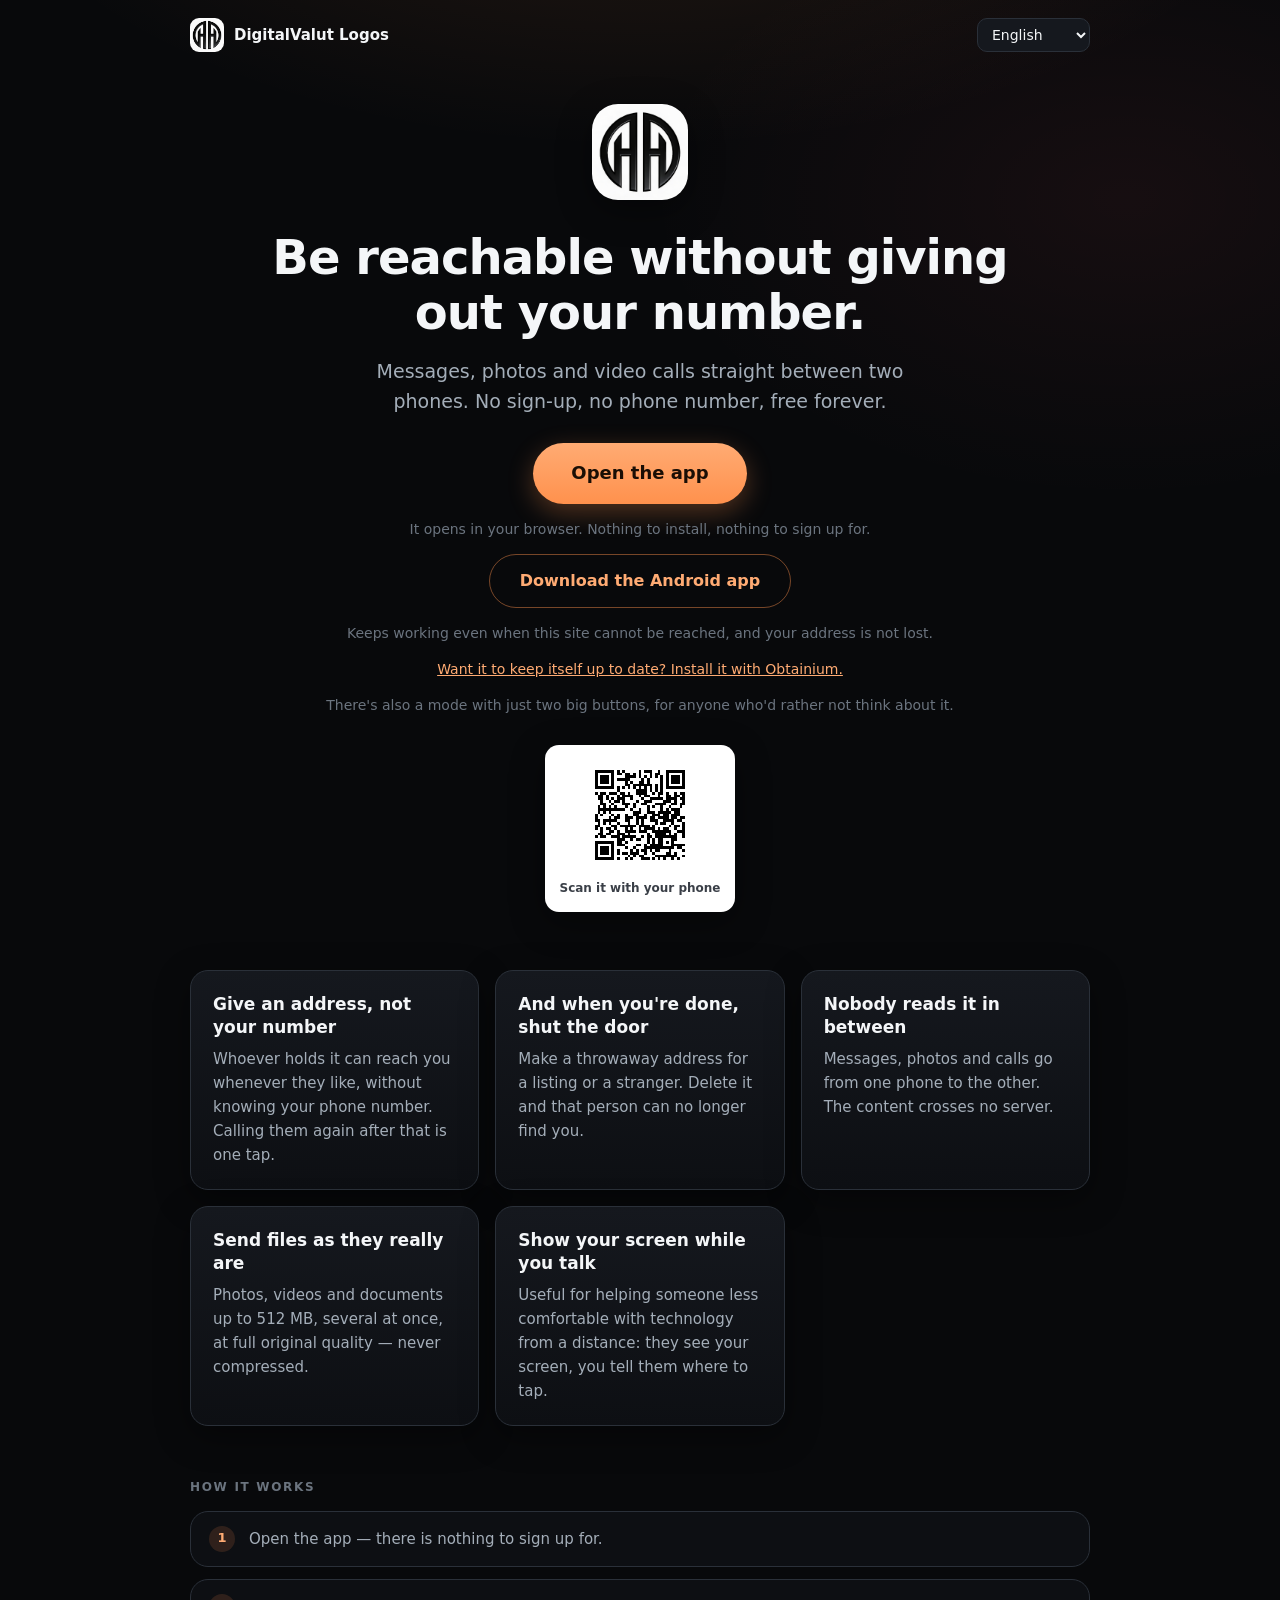
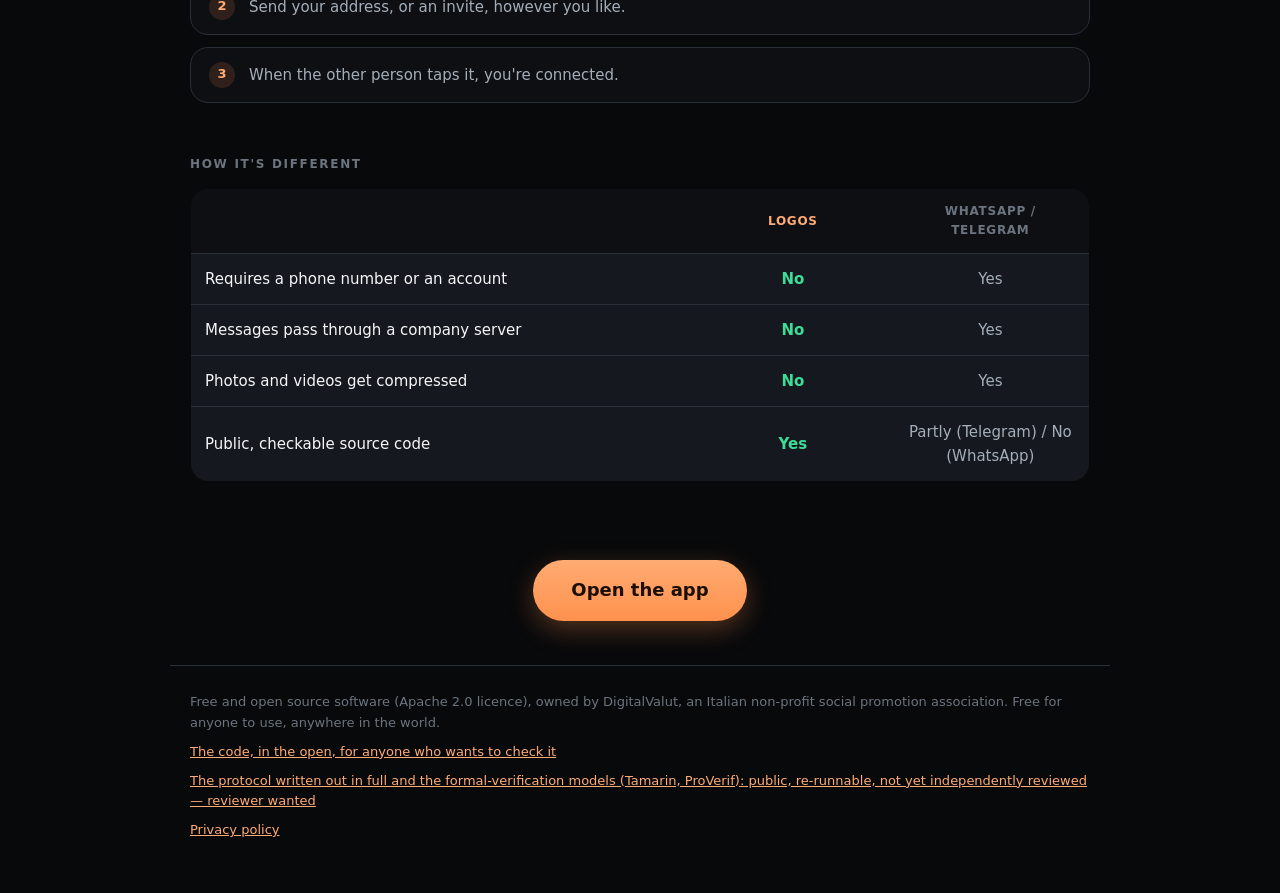
==== index.html @ 919ef0d6 "Vetrina della prova formale: riga nel sito (13 lingue), badge nel README, il workflow parte quando c" ====
<!DOCTYPE html>
<html lang="it">
<!--
  Copyright 2026 Associazione di Promozione Sociale DigitalValut (ETS)

  Licensed under the Apache License, Version 2.0 (the "License");
  you may not use this file except in compliance with the License.
  You may obtain a copy of the License at

      http://www.apache.org/licenses/LICENSE-2.0

  Unless required by applicable law or agreed to in writing, software
  distributed under the License is distributed on an "AS IS" BASIS,
  WITHOUT WARRANTIES OR CONDITIONS OF ANY KIND, either express or implied.
  See the License for the specific language governing permissions and
  limitations under the License.
-->
<head>
<meta charset="utf-8">
<meta name="viewport" content="width=device-width, initial-scale=1, viewport-fit=cover">
<title>DigitalValut Logos — fatti chiamare senza dare il numero</title>

<!-- Same discipline as the app itself: nothing is loaded from anywhere else,
     so there is no third party to trust and nothing to compromise. -->
<meta http-equiv="Content-Security-Policy" content="
  default-src 'self';
  script-src 'self';
  style-src 'self';
  img-src 'self' data:;
  connect-src 'none';
  form-action 'none';
  base-uri 'none'">
<!-- frame-ancestors is deliberately absent: a browser ignores it when the
     policy arrives in a <meta> tag, and a directive that only produces a
     console warning is worse than no directive — it reads like protection
     that is not there. It belongs in an HTTP header, which GitHub Pages does
     not let us set. -->

<meta name="description" content="Fatti chiamare senza dare il numero di telefono. Messaggi, foto e videochiamate direttamente fra due telefoni, senza registrarsi e senza server in mezzo. Gratis per sempre.">
<link rel="canonical" href="https://digitalvalut.github.io/logos-protocol/">

<!-- The card people see when the address is pasted into a chat. It has to stand
     on its own: a preview fetcher reads this page and nothing else. -->
<meta property="og:type" content="website">
<meta property="og:site_name" content="DigitalValut Logos">
<meta property="og:locale" content="it_IT">
<meta property="og:url" content="https://digitalvalut.github.io/logos-protocol/">
<meta property="og:title" content="Fatti chiamare senza dare il numero">
<meta property="og:description" content="Messaggi, foto e videochiamate direttamente fra due telefoni. Senza registrarsi, senza numero di telefono, gratis per sempre.">
<meta property="og:image" content="https://digitalvalut.github.io/logos-protocol/modifica-preview.jpg">
<meta property="og:image:type" content="image/jpeg">
<meta property="og:image:width" content="1200">
<meta property="og:image:height" content="630">
<meta property="og:image:alt" content="DigitalValut Logos">
<meta name="twitter:card" content="summary_large_image">
<meta name="twitter:title" content="Fatti chiamare senza dare il numero">
<meta name="twitter:description" content="Messaggi, foto e videochiamate direttamente fra due telefoni. Senza registrarsi, senza numero di telefono, gratis per sempre.">
<meta name="twitter:image" content="https://digitalvalut.github.io/logos-protocol/modifica-preview.jpg">

<link rel="icon" href="modifica-icon-192.png">
<link rel="apple-touch-icon" href="modifica-apple-touch-icon.png">
<link rel="stylesheet" href="index.css">
</head>
<body>

<header class="top">
  <div class="brand">
    <img src="modifica-icon-512.png" alt="" width="34" height="34">
    <span>DigitalValut Logos</span>
  </div>
  <select id="langSel" aria-label="Language"></select>
</header>

<main>

  <section class="hero">
    <img class="mark" src="modifica-icon-512.png" alt="DigitalValut Logos" width="96" height="96">
    <h1 data-i18n="hero.title">Fatti chiamare senza dare il numero.</h1>
    <p class="lede" data-i18n="hero.sub">Messaggi, foto e videochiamate direttamente fra due telefoni. Senza registrarsi, senza numero di telefono, gratis per sempre.</p>
    <a class="cta" href="modifica.html" data-i18n="hero.cta">Apri l'app</a>
    <p class="under" data-i18n="hero.note">Si apre nel browser. Non c'è niente da installare e niente da registrare.</p>
    <!-- ⚠️ AGGIUNTO IL 7 SET 2026. L'operatore: «manca dove invia a un utente
         che non la conosce la possibilita' di leggere il sito o scaricarsi
         appunto l'app». Da questa pagina si poteva solo ENTRARE nell'app: chi
         voleva quella per Android non aveva da nessuna parte dove prenderla,
         e il link all'APK esisteva solo dentro il messaggio di condivisione.
         Sotto «Apri l'app» e non sopra, di proposito: la versione nel browser
         non chiede niente e funziona subito, e resta la prima cosa da
         provare. Questa e' per chi vuole tenersela. -->
    <a class="cta ghost" href="https://github.com/digitalvalut/logos-protocol/releases/latest/download/DigitalValut-Logos.apk" data-i18n="hero.apk">Scarica l'app per Android</a>
    <p class="under" data-i18n="hero.apkNote">Continua a funzionare anche quando questo sito è irraggiungibile, e il tuo indirizzo non si perde.</p>
    <!-- ⚠️ AGGIUNTO IL 7 SET 2026. Il sito offriva l'APK e poi taceva: chi lo
         scaricava restava fermo a quella versione per sempre. In un'app che
         pubblica correzioni di sicurezza, un telefono che non si aggiorna e'
         IL problema, non un dettaglio. Obtainium era gia' spiegato — ma nel
         README, cioe' dove leggono gli sviluppatori, non le persone.
         Tutta la frase e' il collegamento, e non un pezzo di essa, perche'
         paint() sostituisce il textContent dell'elemento: un <a> annidato
         dentro un <p> tradotto verrebbe cancellato alla prima lingua. -->
    <p class="under"><a class="undera" href="https://github.com/ImranR98/Obtainium" data-i18n="hero.apkUpdate">Vuoi che si aggiorni da solo? Installalo con Obtainium.</a></p>
    <p class="under" data-i18n="hero.simple">C'è anche una modalità con due soli pulsanti, per chi preferisce non pensarci.</p>
    <div class="heroqr">
      <canvas id="heroQr" width="1" height="1" aria-hidden="true"></canvas>
      <span data-i18n="hero.qr">Inquadralo dal telefono</span>
    </div>
  </section>

  <section class="cards">
    <div class="card">
      <h2 data-i18n="what.1t">Dai un indirizzo, non il numero</h2>
      <p data-i18n="what.1b">Chi ce l'ha ti raggiunge quando vuole, senza conoscere il tuo numero di telefono. Richiamarlo poi è un tocco solo.</p>
    </div>
    <div class="card">
      <h2 data-i18n="what.2t">E quando basta, chiudi la porta</h2>
      <p data-i18n="what.2b">Crea un indirizzo usa e getta per un annuncio o per uno sconosciuto. Lo cancelli e quella persona non ti trova più.</p>
    </div>
    <div class="card">
      <h2 data-i18n="what.3t">Nessuno legge in mezzo</h2>
      <p data-i18n="what.3b">Messaggi, foto e chiamate passano da un telefono all'altro. Il contenuto non attraversa nessun server.</p>
    </div>
    <div class="card">
      <h2 data-i18n="what.4t">Manda i file come sono davvero</h2>
      <p data-i18n="what.4b">Foto, video e documenti fino a 512 MB, più di uno alla volta, nella qualità originale — senza comprimerli.</p>
    </div>
    <div class="card">
      <h2 data-i18n="what.5t">Mostra il tuo schermo mentre parlate</h2>
      <p data-i18n="what.5b">Utile per aiutare a distanza chi ha meno familiarità con la tecnologia: vede il tuo schermo, tu gli dici dove toccare.</p>
    </div>
  </section>

  <section class="steps">
    <h2 class="sectitle" data-i18n="how.title">Come funziona</h2>
    <ol>
      <li data-i18n="how.1">Apri l'app: non c'è niente da registrare.</li>
      <li data-i18n="how.2">Manda il tuo indirizzo, o un invito, come preferisci.</li>
      <li data-i18n="how.3">Quando l'altra persona lo tocca, siete collegati.</li>
    </ol>
  </section>

  <section class="compare">
    <h2 class="sectitle" data-i18n="compare.title">In cosa è diversa</h2>
    <table>
      <thead>
        <tr><th></th><th>Logos</th><th>WhatsApp / Telegram</th></tr>
      </thead>
      <tbody>
        <tr><td data-i18n="compare.row1">Serve un numero di telefono o un account</td><td data-i18n="compare.no">No</td><td data-i18n="compare.yes">Sì</td></tr>
        <tr><td data-i18n="compare.row2">I messaggi passano da un server dell'azienda</td><td data-i18n="compare.no">No</td><td data-i18n="compare.yes">Sì</td></tr>
        <tr><td data-i18n="compare.row3">Foto e video vengono compressi</td><td data-i18n="compare.no">No</td><td data-i18n="compare.yes">Sì</td></tr>
        <tr><td data-i18n="compare.row4">Codice sorgente pubblico e verificabile</td><td data-i18n="compare.yes">Sì</td><td data-i18n="compare.partial">Parzialmente (Telegram) / No (WhatsApp)</td></tr>
      </tbody>
    </table>
  </section>

  <section class="last">
    <a class="cta" href="modifica.html" data-i18n="hero.cta">Apri l'app</a>
  </section>

</main>

<footer>
  <p data-i18n="foot.who">Software libero e open source (licenza Apache 2.0), di proprietà dell'Associazione di Promozione Sociale DigitalValut, Ente del Terzo Settore. Utilizzabile gratis da chiunque, ovunque nel mondo.</p>
  <p><a href="https://github.com/digitalvalut/logos-protocol" data-i18n="foot.code">Il codice, in chiaro, per chiunque voglia controllarlo</a></p>
  <p><a href="https://github.com/digitalvalut/logos-protocol/tree/main/prova-formale" data-i18n="foot.formal">Il protocollo scritto per intero e i modelli di verifica formale (Tamarin, ProVerif): pubblici, rieseguibili, non ancora revisionati da terzi — cercasi revisore</a></p>
  <p><a href="privacy.html" data-i18n="foot.privacy">Informativa sulla privacy</a></p>
</footer>

<script src="index.js"></script>
</body>
</html>
---- index.css ----
/*
 * Copyright 2026 Associazione di Promozione Sociale DigitalValut (ETS)
 *
 * Licensed under the Apache License, Version 2.0 (the "License");
 * you may not use this file except in compliance with the License.
 * You may obtain a copy of the License at
 *
 *     http://www.apache.org/licenses/LICENSE-2.0
 *
 * Unless required by applicable law or agreed to in writing, software
 * distributed under the License is distributed on an "AS IS" BASIS,
 * WITHOUT WARRANTIES OR CONDITIONS OF ANY KIND, either express or implied.
 * See the License for the specific language governing permissions and
 * limitations under the License.
 */

/* The front door. Same colours, same shapes and the same restraint as the app
   behind it, so arriving here and then opening it feels like one thing rather
   than two. Deliberately short: a page that takes a minute to read is a page
   nobody sends to anybody. */

:root{
  --bg:#08090b; --bg2:#0d0f13; --panel:#15181e; --line:#2a3039;
  --ink:#f4f6f8; --dim:#a4aeb9; --faint:#6b747f;
  --accent:#ff914d; --accent2:#ffab73; --accent-ink:#1a0e05;
  --ok:#3ddc97;
  --sans:-apple-system,BlinkMacSystemFont,"Segoe UI",system-ui,Roboto,Helvetica,Arial,sans-serif;
  --r:18px;
  --shadow:0 10px 34px rgba(0,0,0,.40);
}
*{box-sizing:border-box}
html,body{margin:0;padding:0}
body{
  background:
    radial-gradient(1100px 560px at 50% -8%, rgba(255,145,77,.13), transparent 62%),
    radial-gradient(800px 500px at 88% 8%, rgba(255,95,109,.06), transparent 60%),
    var(--bg);
  color:var(--ink);font-family:var(--sans);line-height:1.6;
  -webkit-font-smoothing:antialiased;min-height:100vh;
}
main{max-width:940px;margin:0 auto;padding:0 20px}

/* ------------------------------------------------------------------ top -- */
.top{max-width:940px;margin:0 auto;padding:18px 20px;
  display:flex;align-items:center;gap:12px}
.brand{display:flex;align-items:center;gap:10px;font-weight:700;font-size:0.9375rem}
.brand img{border-radius:9px}
.top select{margin-inline-start:auto;background:var(--panel);color:var(--ink);
  border:1px solid var(--line);border-radius:10px;padding:7px 10px;font-size:0.875rem;
  font-family:inherit}

/* ----------------------------------------------------------------- hero -- */
.hero{text-align:center;padding:34px 0 12px}
.hero .mark{border-radius:26px;box-shadow:var(--shadow)}
h1{font-size:clamp(1.9rem, 6vw, 3rem);line-height:1.15;margin:22px auto 0;
  max-width:16em;letter-spacing:-0.02em}
.lede{color:var(--dim);font-size:clamp(1rem, 2.4vw, 1.1875rem);
  margin:16px auto 0;max-width:32em}
.under{color:var(--faint);font-size:0.875rem;margin:14px 0 0}
/* ⚠️ Il riquadro alto e i margini negativi non sono decorazione: un dito ha
   bisogno di 44px, e una riga di testo da 0.875rem ne e' alta meno di venti.
   Il margine negativo restituisce esattamente lo spazio che il riempimento
   ha preso, cosi' il bersaglio cresce e la pagina non si muove di un pixel. */
.undera{color:var(--accent2);display:inline-block;padding:13px 2px;margin:-13px 0}

.cta{display:inline-block;margin-top:26px;
  background:linear-gradient(180deg,var(--accent2),var(--accent));
  color:var(--accent-ink);text-decoration:none;font-weight:800;
  font-size:1.125rem;padding:16px 38px;border-radius:99px;
  box-shadow:0 8px 26px rgba(255,145,77,.30);
  transition:transform .12s ease, box-shadow .12s ease}
.cta:hover{transform:translateY(-1px);box-shadow:0 12px 30px rgba(255,145,77,.38)}
.cta:active{transform:translateY(0)}
/* «Scarica l'app per Android»: stesso bersaglio, meno peso. La versione nel
   browser non chiede niente e funziona subito, quindi resta lei quella piena;
   questa e' per chi vuole tenersela, e non deve mettersi in gara con la
   prima cosa da provare. Margine piu' stretto perche' segue una riga di
   testo, non un blocco. */
.cta.ghost{margin-top:14px;background:none;color:var(--accent2);
  border:1.5px solid rgba(255,145,77,.45);box-shadow:none;font-size:1rem;padding:13px 30px}
.cta.ghost:hover{border-color:var(--accent);box-shadow:none;background:rgba(255,145,77,.08)}

/* ---------------------------------------------------------------- cards -- */
.cards{display:grid;gap:16px;margin:46px 0 0}
@media(min-width:760px){ .cards{grid-template-columns:repeat(auto-fit,minmax(240px,1fr))} }
.card{background:linear-gradient(180deg,var(--panel),var(--bg2));
  border:1px solid var(--line);border-radius:var(--r);padding:22px;
  box-shadow:var(--shadow)}
.card h2{margin:0 0 8px;font-size:1.0625rem;line-height:1.35}
.card p{margin:0;color:var(--dim);font-size:0.9375rem}

/* ---------------------------------------------------------------- steps -- */
.sectitle{font-size:0.75rem;letter-spacing:.14em;color:var(--faint);
  text-transform:uppercase;font-weight:700;margin:0 0 14px}
.steps{margin:52px 0 0}
.steps ol{margin:0;padding:0;list-style:none;counter-reset:s;
  display:grid;gap:12px}
.steps li{counter-increment:s;position:relative;
  padding:15px 18px 15px 58px;border:1px solid var(--line);
  border-radius:var(--r);background:var(--bg2);color:var(--dim);font-size:0.9375rem}
.steps li::before{content:counter(s);position:absolute;inset-inline-start:18px;top:14px;
  width:26px;height:26px;border-radius:50%;
  background:rgba(255,145,77,.14);color:var(--accent2);
  display:flex;align-items:center;justify-content:center;
  font-weight:800;font-size:0.8125rem}
[dir="rtl"] .steps li{padding:15px 58px 15px 18px}

/* -------------------------------------------------------------- hero QR -- */
/* Stays white even in dark mode, same rule as the app's own QR card: a
   scanner needs that contrast, and a QR inverted to match a dark theme is
   one most cameras refuse to read. */
.heroqr{display:inline-flex;flex-direction:column;align-items:center;gap:8px;
  margin:28px auto 0;padding:14px;background:#fff;border-radius:14px;
  box-shadow:var(--shadow)}
.heroqr canvas{display:block;width:112px;height:112px;image-rendering:pixelated}
.heroqr span{color:#3a3f47;font-size:0.75rem;font-weight:700}

/* -------------------------------------------------------------- compare -- */
.compare{margin:52px 0 0}
.compare table{width:100%;border-collapse:collapse;border:1px solid var(--line);
  border-radius:var(--r);overflow:hidden;font-size:0.9375rem}
.compare th,.compare td{padding:13px 14px;text-align:start;border-bottom:1px solid var(--line)}
.compare thead th{background:var(--bg2);color:var(--faint);font-size:0.75rem;
  letter-spacing:.06em;text-transform:uppercase;font-weight:700}
.compare thead th:nth-child(2){color:var(--accent2)}
.compare tbody td{color:var(--dim);background:var(--panel)}
.compare tbody td:first-child{color:var(--ink)}
.compare tbody tr:last-child td{border-bottom:none}
.compare tbody td:nth-child(2){color:var(--ok);font-weight:700}
.compare table{table-layout:fixed}
.compare th:not(:first-child),.compare td:not(:first-child){width:22%;text-align:center}

.last{text-align:center;margin:52px 0 10px}

/* --------------------------------------------------------------- footer -- */
footer{max-width:940px;margin:44px auto 0;padding:26px 20px 44px;
  border-top:1px solid var(--line);color:var(--faint);font-size:0.8125rem}
footer p{margin:0 0 8px}
footer a{color:var(--accent2)}

@media(prefers-reduced-motion:reduce){
  .cta{transition:none}
  .cta:hover{transform:none}
}

/* --------------------------------------------------- the privacy page -- */
/* A legal page nobody can read is not a legal page. Same tokens as the rest,
   one column, generous line length, nothing clever. */
.legal{max-width:44rem;margin:0 auto;padding:52px 22px 96px}
.legal h1{font-size:clamp(1.7rem,5vw,2.2rem);letter-spacing:-0.02em;margin:0 0 4px}
.legal h1[lang="it"]{margin-top:8px}
.legal h2{font-size:1.15rem;color:var(--accent2);margin:36px 0 10px}
.legal p,.legal li{color:var(--dim);font-size:1rem}
.legal strong{color:var(--ink)}
.legal a{color:var(--accent2)}
.legal ul{padding-left:1.15em;margin:10px 0}
.legal li{margin:7px 0}
.legal hr{border:0;border-top:1px solid var(--line);margin:60px 0}
.legal-date{color:var(--faint);font-size:0.9rem;margin-top:0}
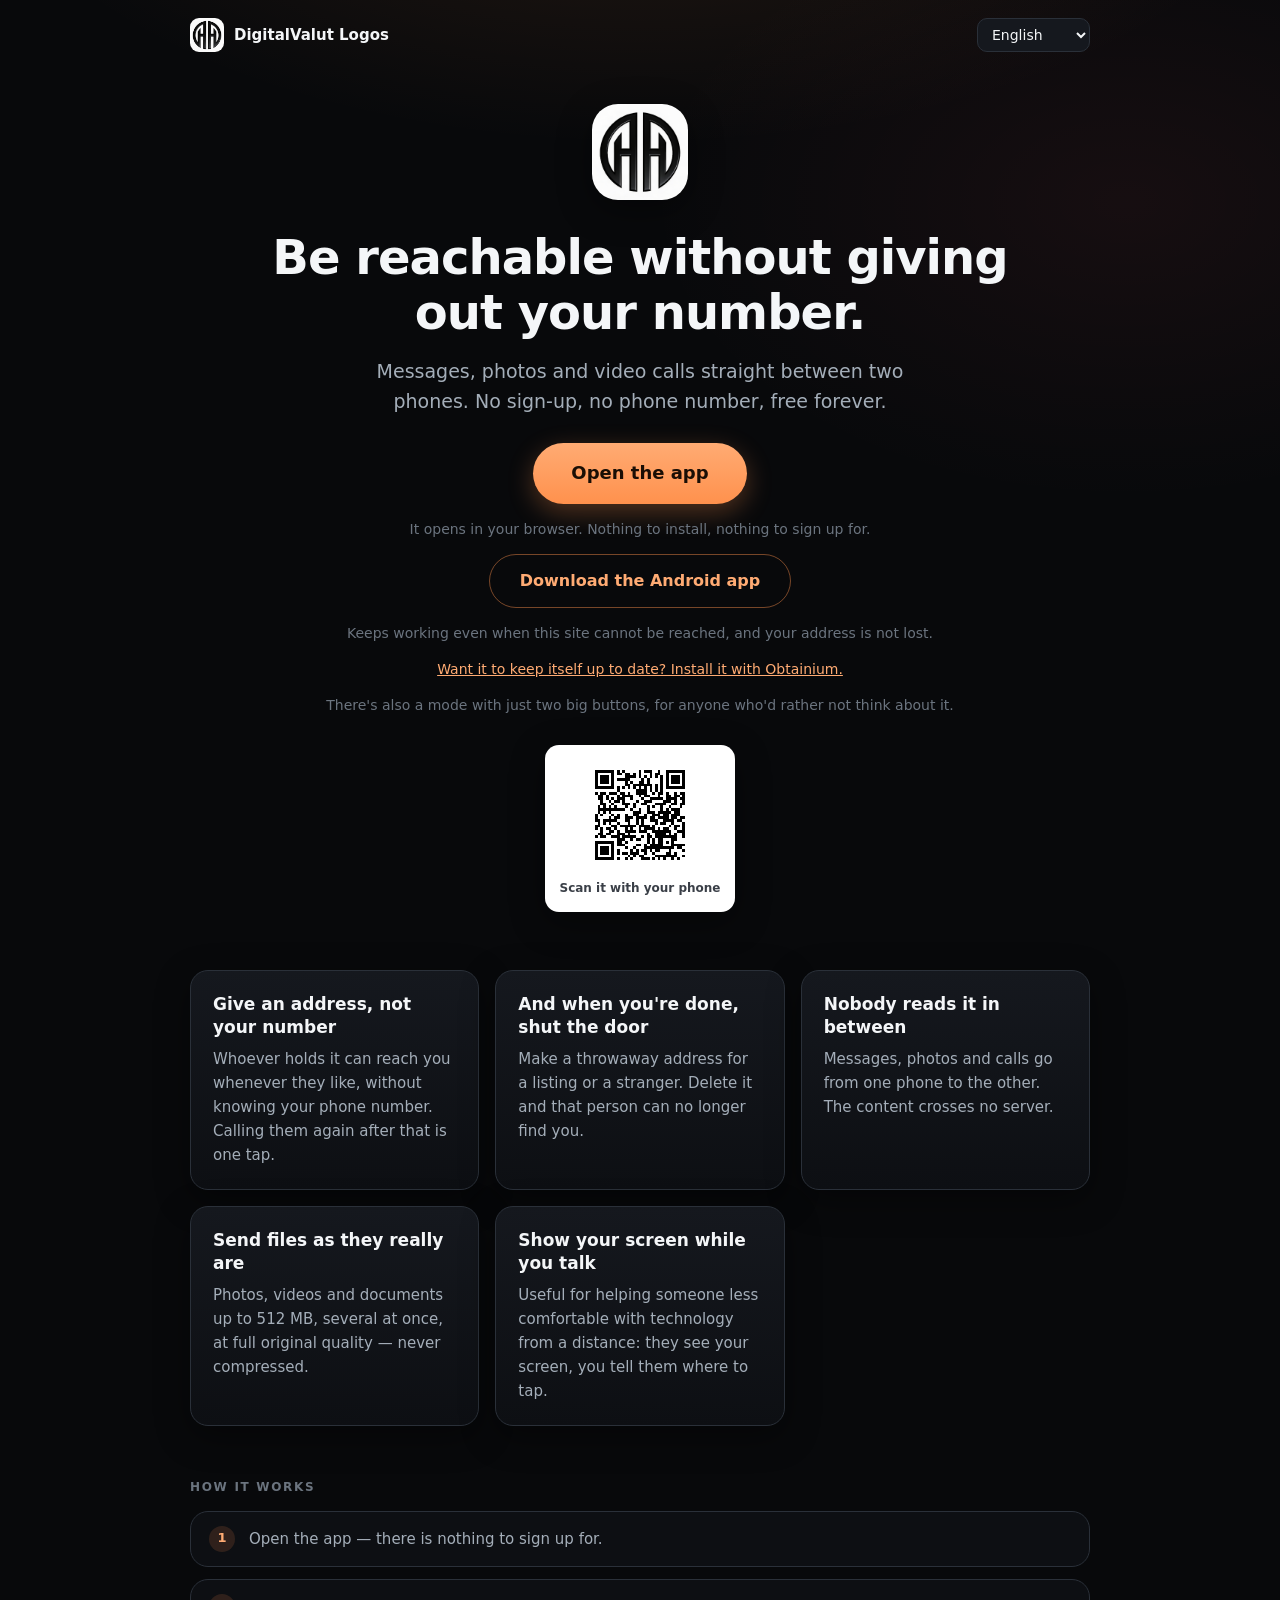
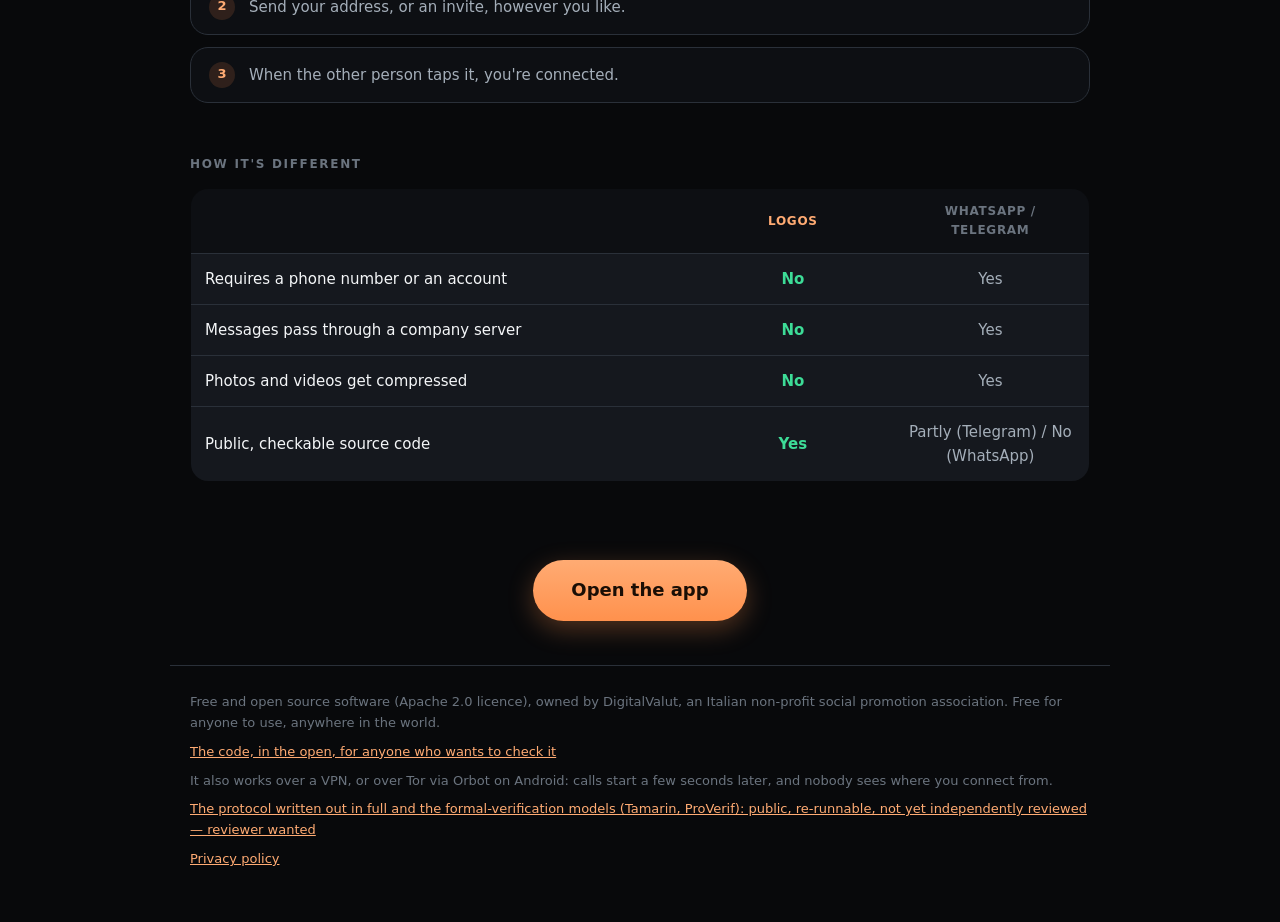
==== commit f6f2bbe7: "Tolto tutto il lavoro del 15 set (ponte con gli sconosciuti, scheda «Da dove parli», Tor/Orbot, camp" ====
--- a/index.html
+++ b/index.html
@@ -161,6 +161,7 @@
 <footer>
   <p data-i18n="foot.who">Software libero e open source (licenza Apache 2.0), di proprietà dell'Associazione di Promozione Sociale DigitalValut, Ente del Terzo Settore. Utilizzabile gratis da chiunque, ovunque nel mondo.</p>
   <p><a href="https://github.com/digitalvalut/logos-protocol" data-i18n="foot.code">Il codice, in chiaro, per chiunque voglia controllarlo</a></p>
+  <p data-i18n="foot.vpn">Funziona anche con una VPN, o con Tor tramite Orbot su Android: le chiamate partono qualche secondo più tardi, e nessuno vede da dove ti colleghi.</p>
   <p><a href="https://github.com/digitalvalut/logos-protocol/tree/main/prova-formale" data-i18n="foot.formal">Il protocollo scritto per intero e i modelli di verifica formale (Tamarin, ProVerif): pubblici, rieseguibili, non ancora revisionati da terzi — cercasi revisore</a></p>
   <p><a href="privacy.html" data-i18n="foot.privacy">Informativa sulla privacy</a></p>
 </footer>
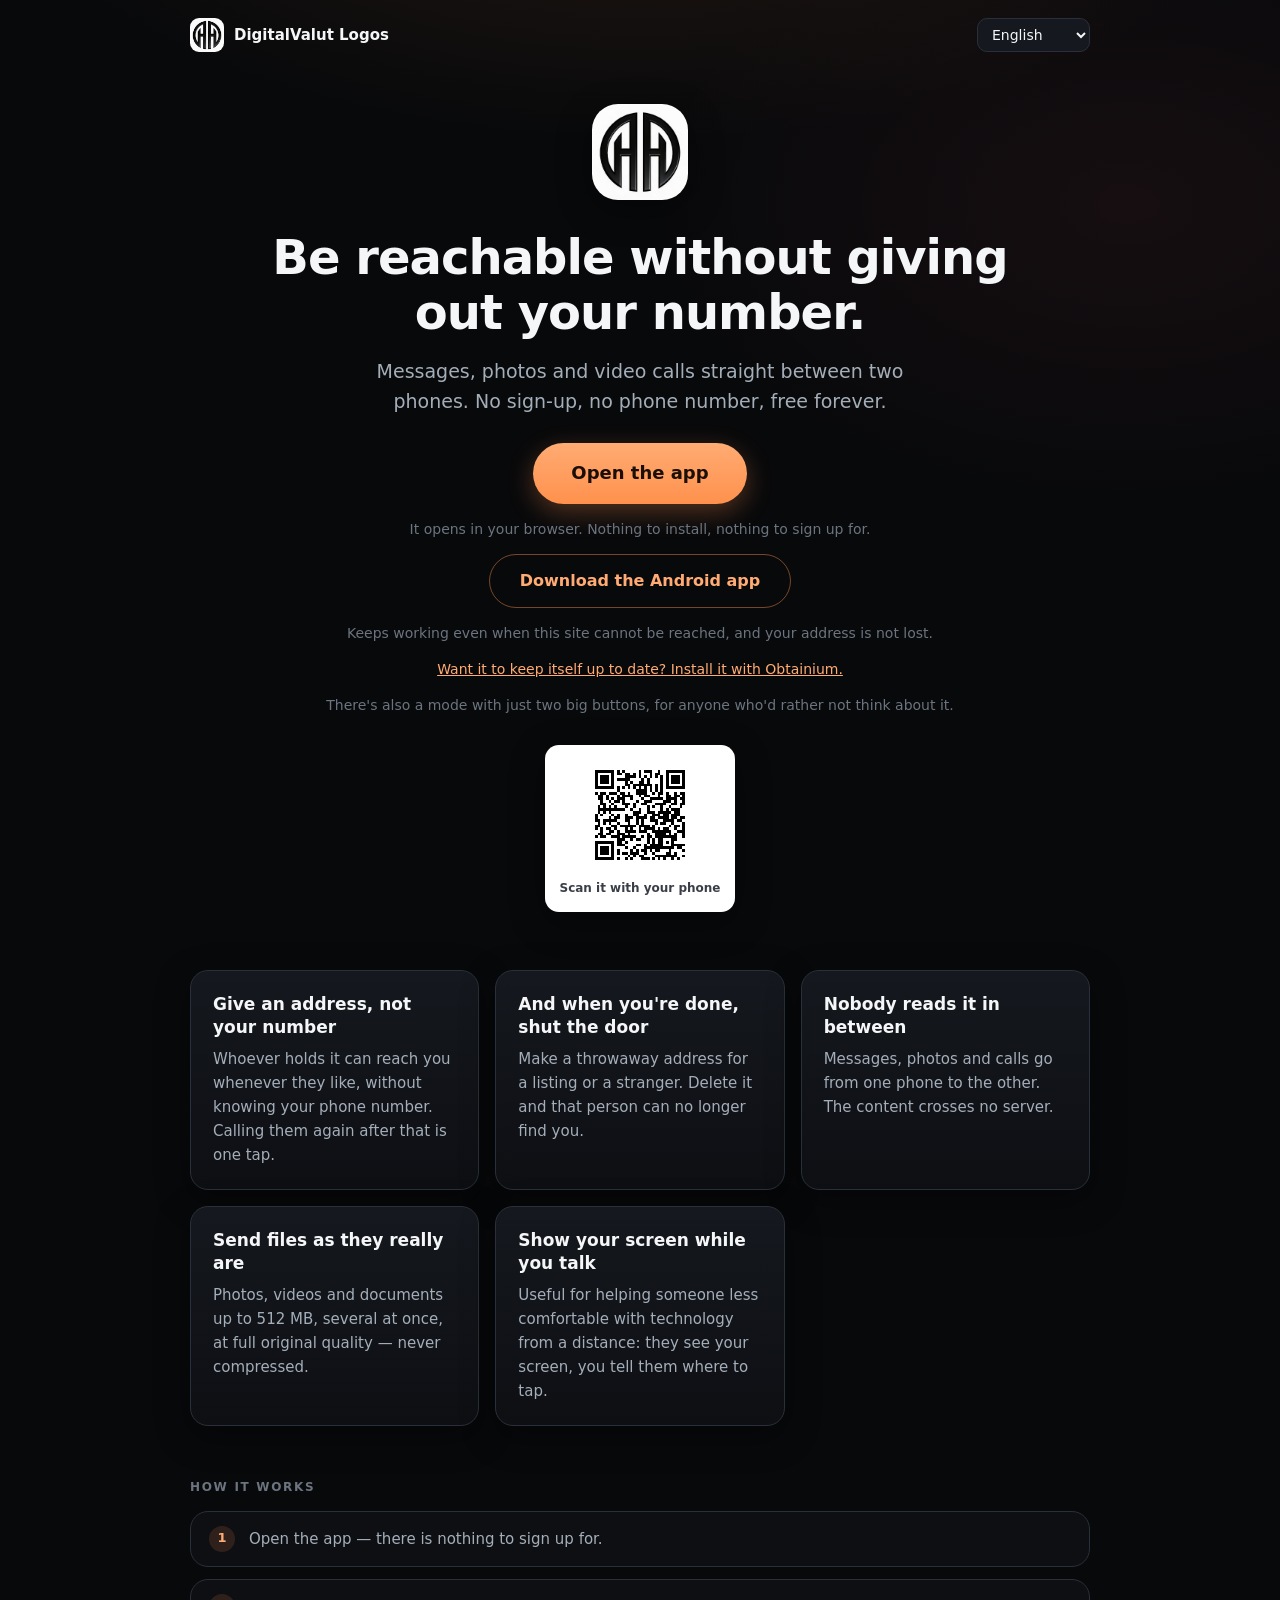
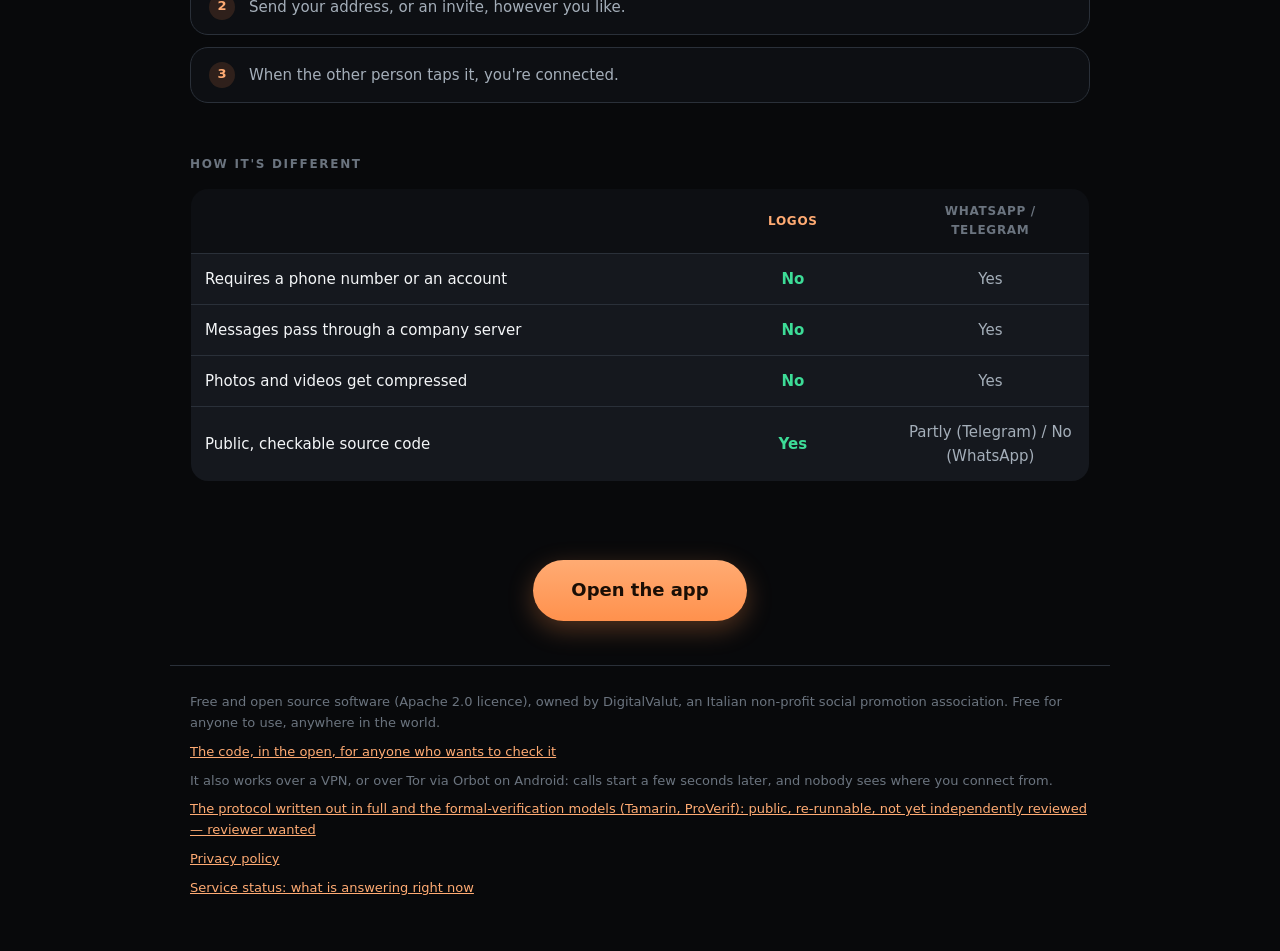
==== commit 3b8ec128: "Il guardiano: ogni mezz'ora bussa alle porte pubbliche di Logos (relay+ponte, cassetta vuota, app su" ====
--- a/index.html
+++ b/index.html
@@ -164,6 +164,7 @@
   <p data-i18n="foot.vpn">Funziona anche con una VPN, o con Tor tramite Orbot su Android: le chiamate partono qualche secondo più tardi, e nessuno vede da dove ti colleghi.</p>
   <p><a href="https://github.com/digitalvalut/logos-protocol/tree/main/prova-formale" data-i18n="foot.formal">Il protocollo scritto per intero e i modelli di verifica formale (Tamarin, ProVerif): pubblici, rieseguibili, non ancora revisionati da terzi — cercasi revisore</a></p>
   <p><a href="privacy.html" data-i18n="foot.privacy">Informativa sulla privacy</a></p>
+  <p><a href="stato.html" data-i18n="foot.stato">Stato del servizio: cosa risponde adesso</a></p>
 </footer>
 
 <script src="index.js"></script>
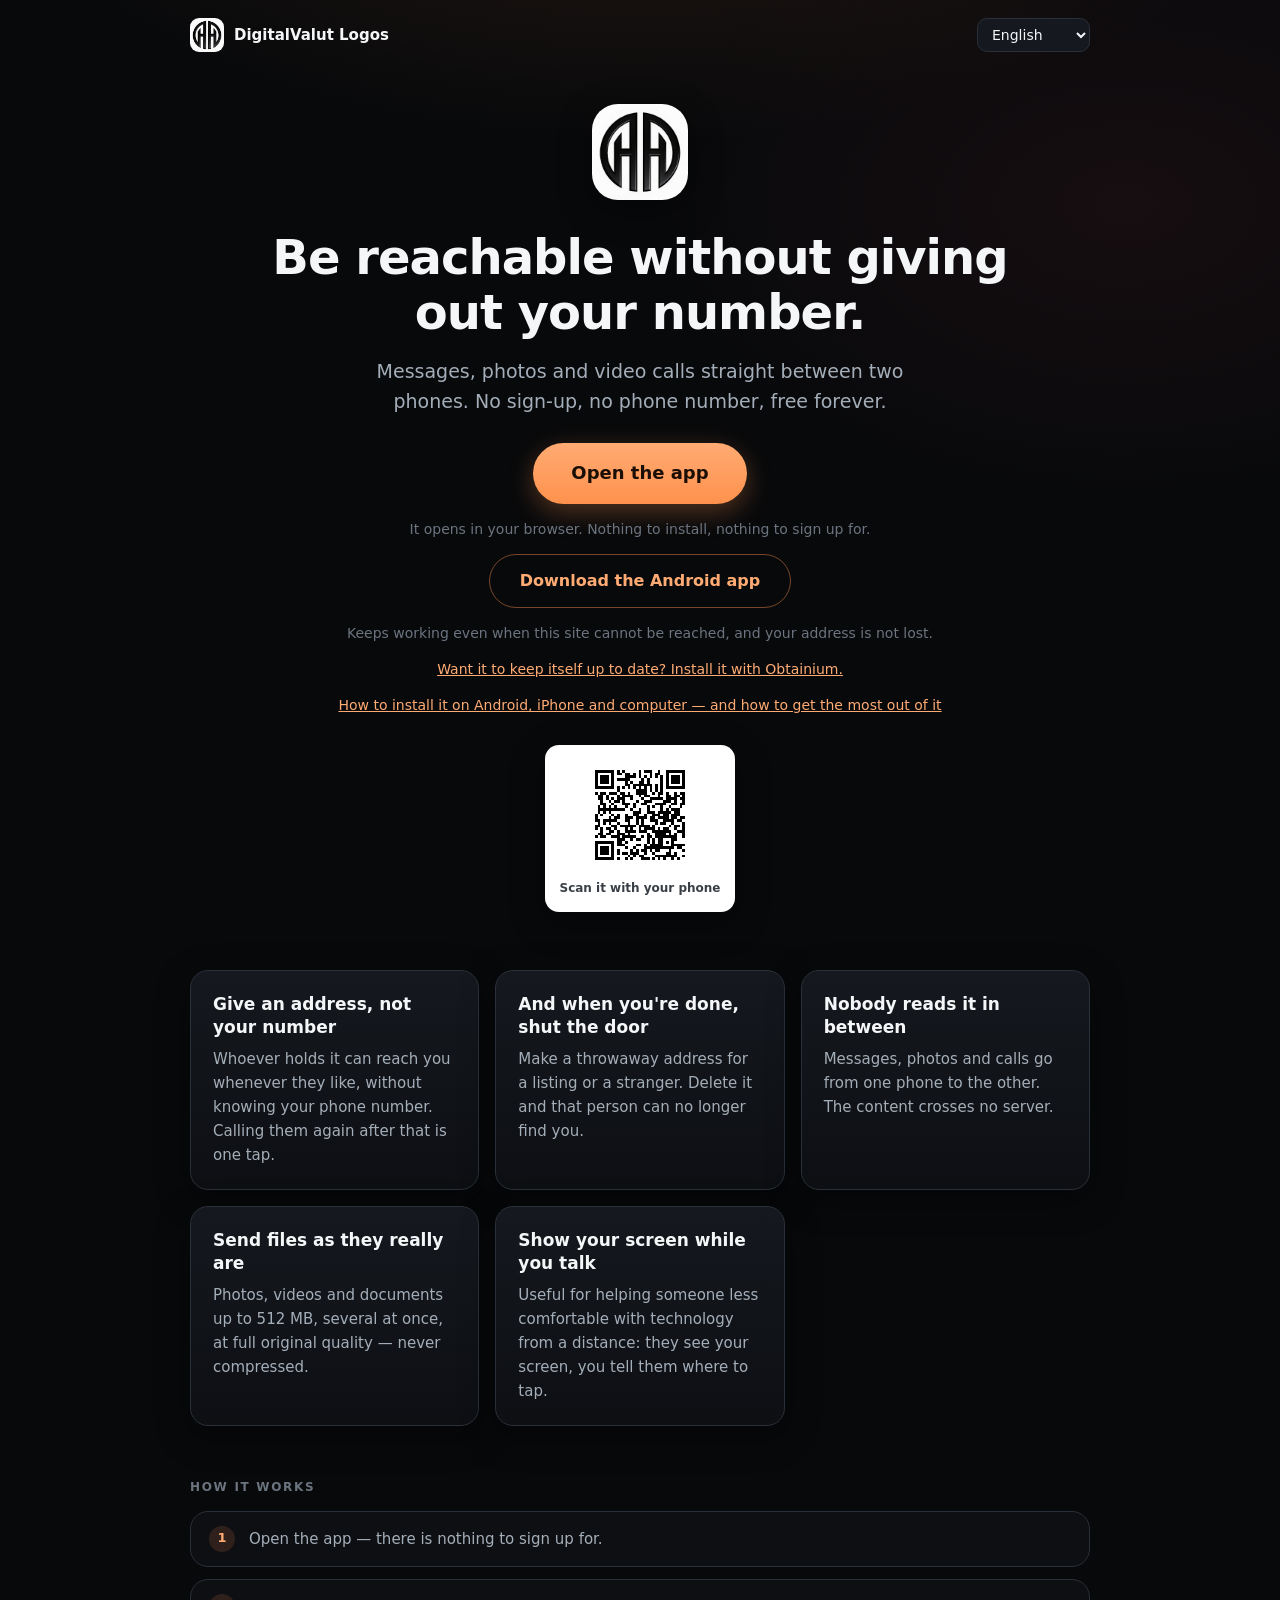
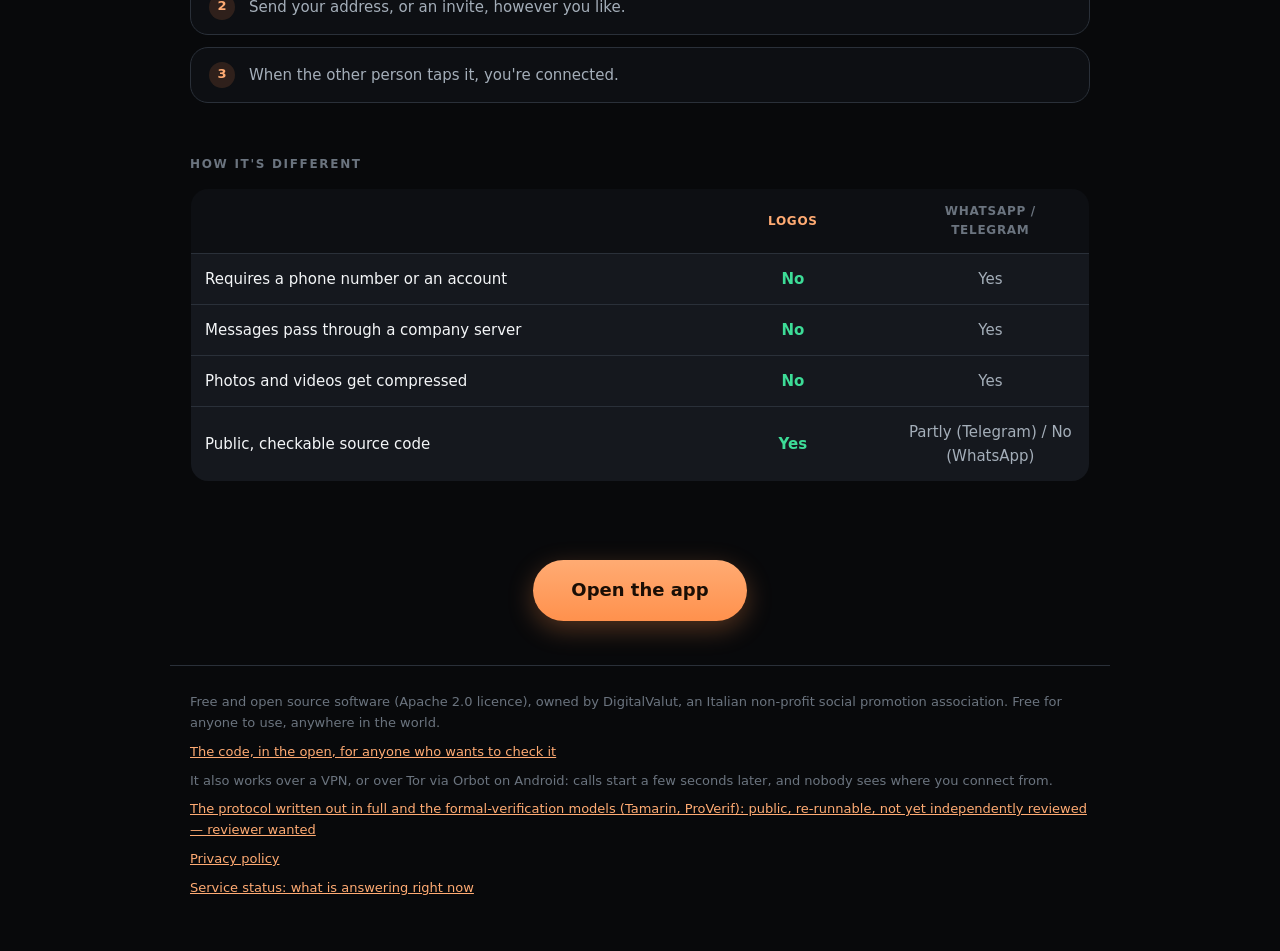
==== commit 541e0056: "installa.html: Logos su Android, iPhone e computer in tre passi, e «Se vuoi il massimo» a quattro li" ====
--- a/index.html
+++ b/index.html
@@ -98,7 +98,10 @@
          paint() sostituisce il textContent dell'elemento: un <a> annidato
          dentro un <p> tradotto verrebbe cancellato alla prima lingua. -->
     <p class="under"><a class="undera" href="https://github.com/ImranR98/Obtainium" data-i18n="hero.apkUpdate">Vuoi che si aggiorni da solo? Installalo con Obtainium.</a></p>
-    <p class="under" data-i18n="hero.simple">C'è anche una modalità con due soli pulsanti, per chi preferisce non pensarci.</p>
+    <!-- La riga che c'era qui parlava della «modalita' semplice», tolta dall'app
+         nella 4.45: era una promessa a vuoto. Al suo posto, la pagina che
+         accompagna chiunque, su qualunque dispositivo, fino al massimo. -->
+    <p class="under"><a class="undera" href="installa.html" data-i18n="hero.installa">Come installarlo su Android, iPhone e computer — e come usarlo al massimo</a></p>
     <div class="heroqr">
       <canvas id="heroQr" width="1" height="1" aria-hidden="true"></canvas>
       <span data-i18n="hero.qr">Inquadralo dal telefono</span>
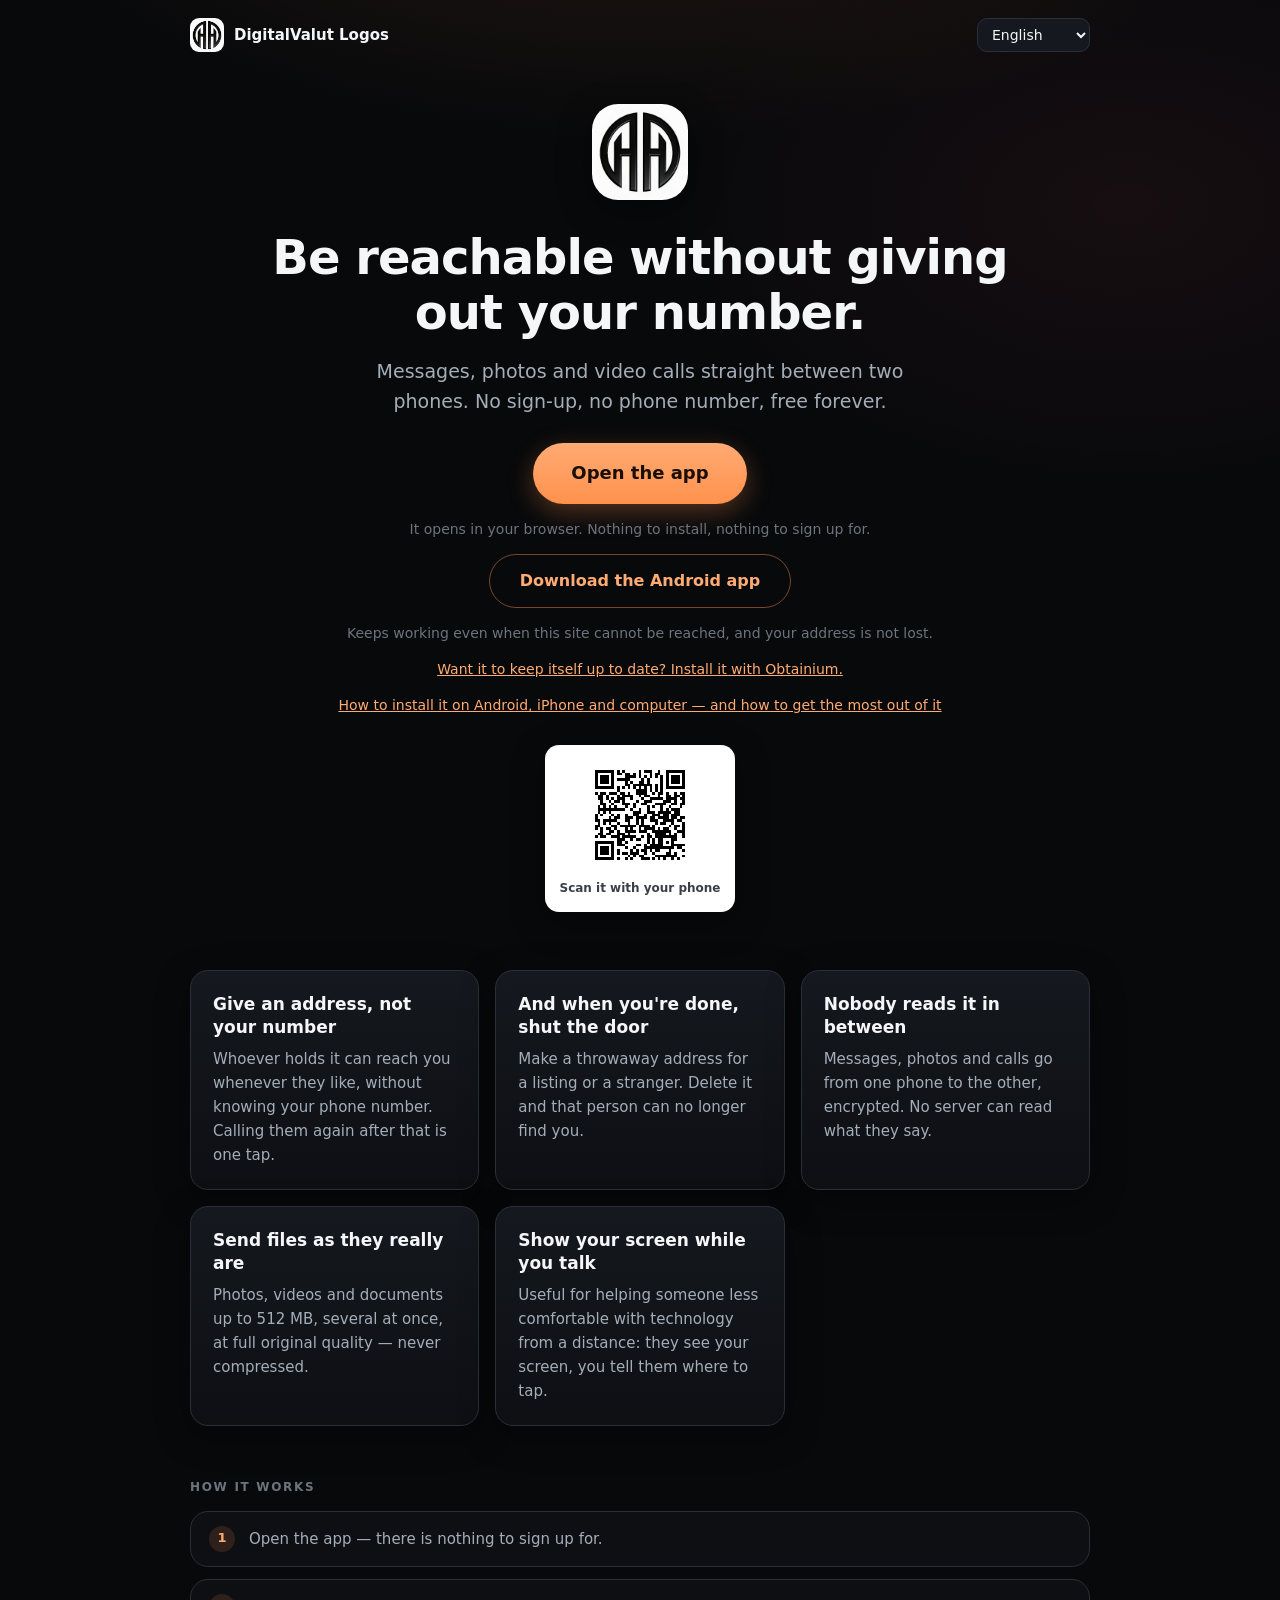
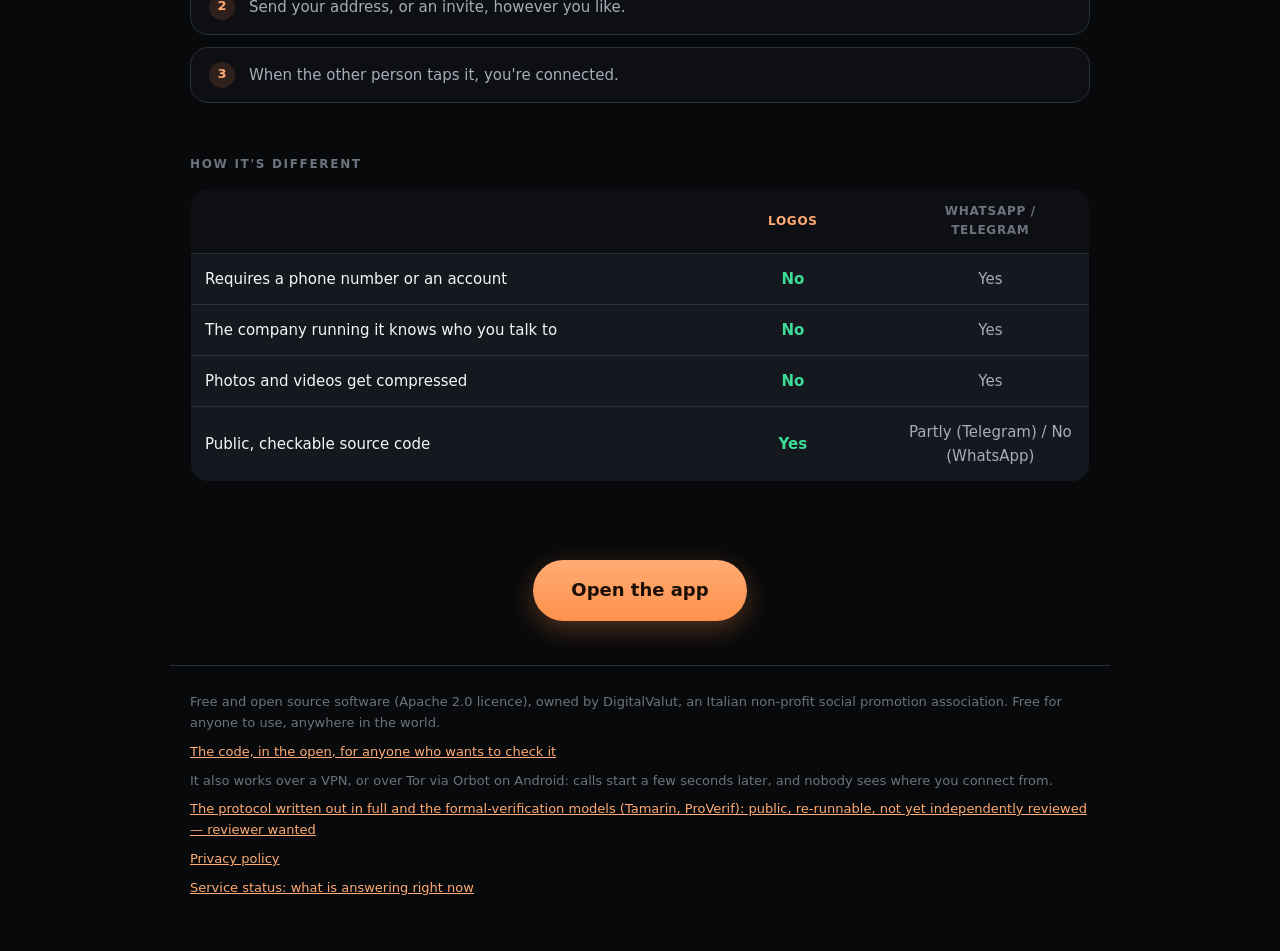
==== commit 34ee2afe: "docs: ogni frase pubblica confrontata col codice e corretta dove non era esatta - privacy: le buste " ====
--- a/index.html
+++ b/index.html
@@ -36,7 +36,7 @@
      that is not there. It belongs in an HTTP header, which GitHub Pages does
      not let us set. -->
 
-<meta name="description" content="Fatti chiamare senza dare il numero di telefono. Messaggi, foto e videochiamate direttamente fra due telefoni, senza registrarsi e senza server in mezzo. Gratis per sempre.">
+<meta name="description" content="Fatti chiamare senza dare il numero di telefono. Messaggi, foto e videochiamate direttamente fra due telefoni, senza registrarsi e senza un server che legga le tue conversazioni. Gratis per sempre.">
 <link rel="canonical" href="https://digitalvalut.github.io/logos-protocol/">
 
 <!-- The card people see when the address is pasted into a chat. It has to stand
@@ -119,7 +119,7 @@
     </div>
     <div class="card">
       <h2 data-i18n="what.3t">Nessuno legge in mezzo</h2>
-      <p data-i18n="what.3b">Messaggi, foto e chiamate passano da un telefono all'altro. Il contenuto non attraversa nessun server.</p>
+      <p data-i18n="what.3b">Messaggi, foto e chiamate passano da un telefono all'altro, cifrati. Nessun server può leggerne il contenuto.</p>
     </div>
     <div class="card">
       <h2 data-i18n="what.4t">Manda i file come sono davvero</h2>
@@ -148,7 +148,7 @@
       </thead>
       <tbody>
         <tr><td data-i18n="compare.row1">Serve un numero di telefono o un account</td><td data-i18n="compare.no">No</td><td data-i18n="compare.yes">Sì</td></tr>
-        <tr><td data-i18n="compare.row2">I messaggi passano da un server dell'azienda</td><td data-i18n="compare.no">No</td><td data-i18n="compare.yes">Sì</td></tr>
+        <tr><td data-i18n="compare.row2">Chi gestisce il servizio sa con chi parli</td><td data-i18n="compare.no">No</td><td data-i18n="compare.yes">Sì</td></tr>
         <tr><td data-i18n="compare.row3">Foto e video vengono compressi</td><td data-i18n="compare.no">No</td><td data-i18n="compare.yes">Sì</td></tr>
         <tr><td data-i18n="compare.row4">Codice sorgente pubblico e verificabile</td><td data-i18n="compare.yes">Sì</td><td data-i18n="compare.partial">Parzialmente (Telegram) / No (WhatsApp)</td></tr>
       </tbody>
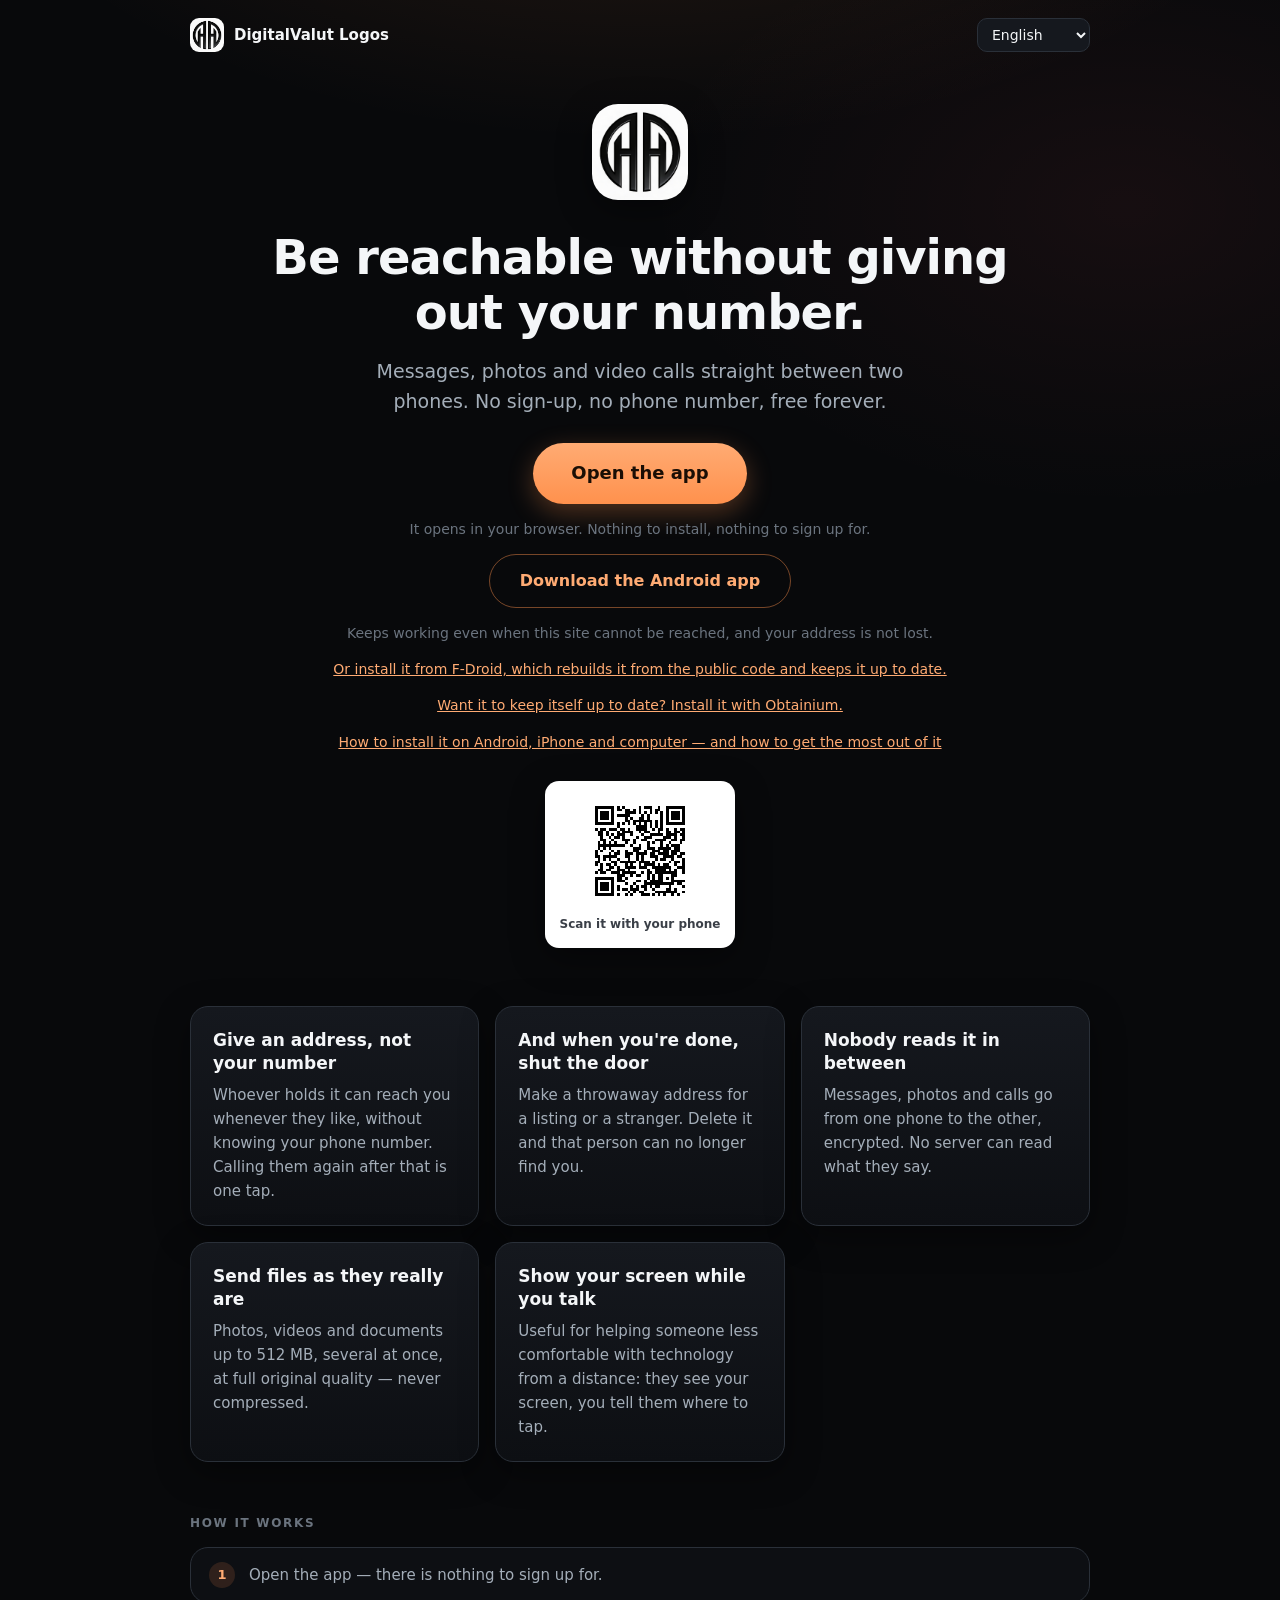
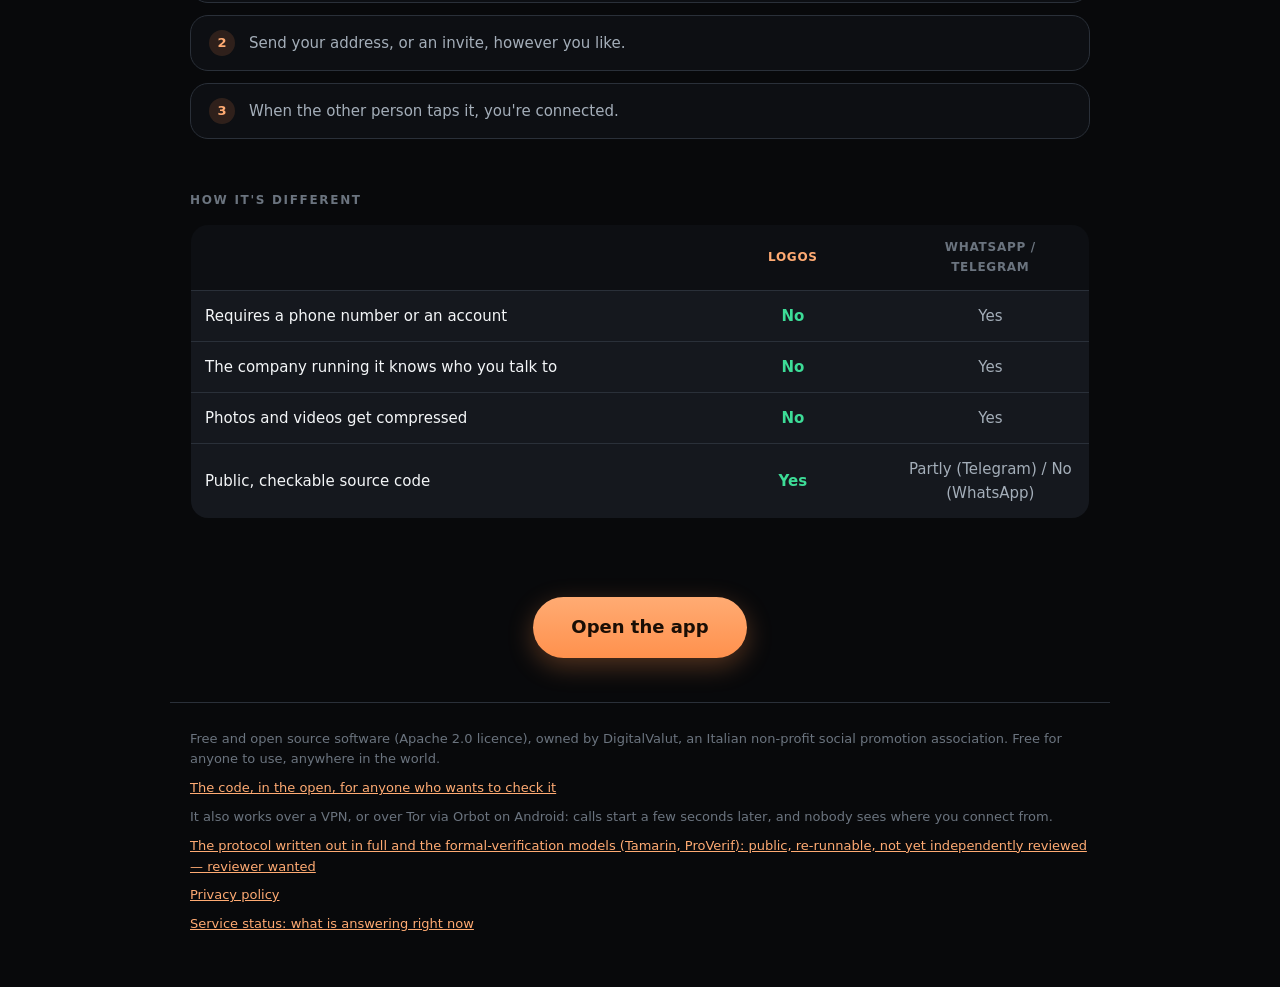
==== commit 84e8605c: "F-Droid: il link sul sito, nella pagina di installazione e nel README Logos e' su F-Droid dal 4 nov " ====
--- a/index.html
+++ b/index.html
@@ -89,6 +89,12 @@
          provare. Questa e' per chi vuole tenersela. -->
     <a class="cta ghost" href="https://github.com/digitalvalut/logos-protocol/releases/latest/download/DigitalValut-Logos.apk" data-i18n="hero.apk">Scarica l'app per Android</a>
     <p class="under" data-i18n="hero.apkNote">Continua a funzionare anche quando questo sito è irraggiungibile, e il tuo indirizzo non si perde.</p>
+    <!-- AGGIUNTO IL 7 NOV 2026: Logos e' su F-Droid dal 4 nov (versione 72).
+         F-Droid ricostruisce il pacchetto dal codice pubblico, verifica che
+         coincida con il nostro e lo aggiorna da solo: per chi non si fida di
+         un APK scaricato da un sito, e' la strada migliore. Come per Obtainium
+         sotto, tutta la frase e' il collegamento (paint() sostituisce il testo). -->
+    <p class="under"><a class="undera" href="https://f-droid.org/packages/io.github.digitalvalut.logos/" data-i18n="hero.fdroid">Oppure installala da F-Droid, che la ricostruisce dal codice pubblico e la aggiorna da sola.</a></p>
     <!-- ⚠️ AGGIUNTO IL 7 SET 2026. Il sito offriva l'APK e poi taceva: chi lo
          scaricava restava fermo a quella versione per sempre. In un'app che
          pubblica correzioni di sicurezza, un telefono che non si aggiorna e'
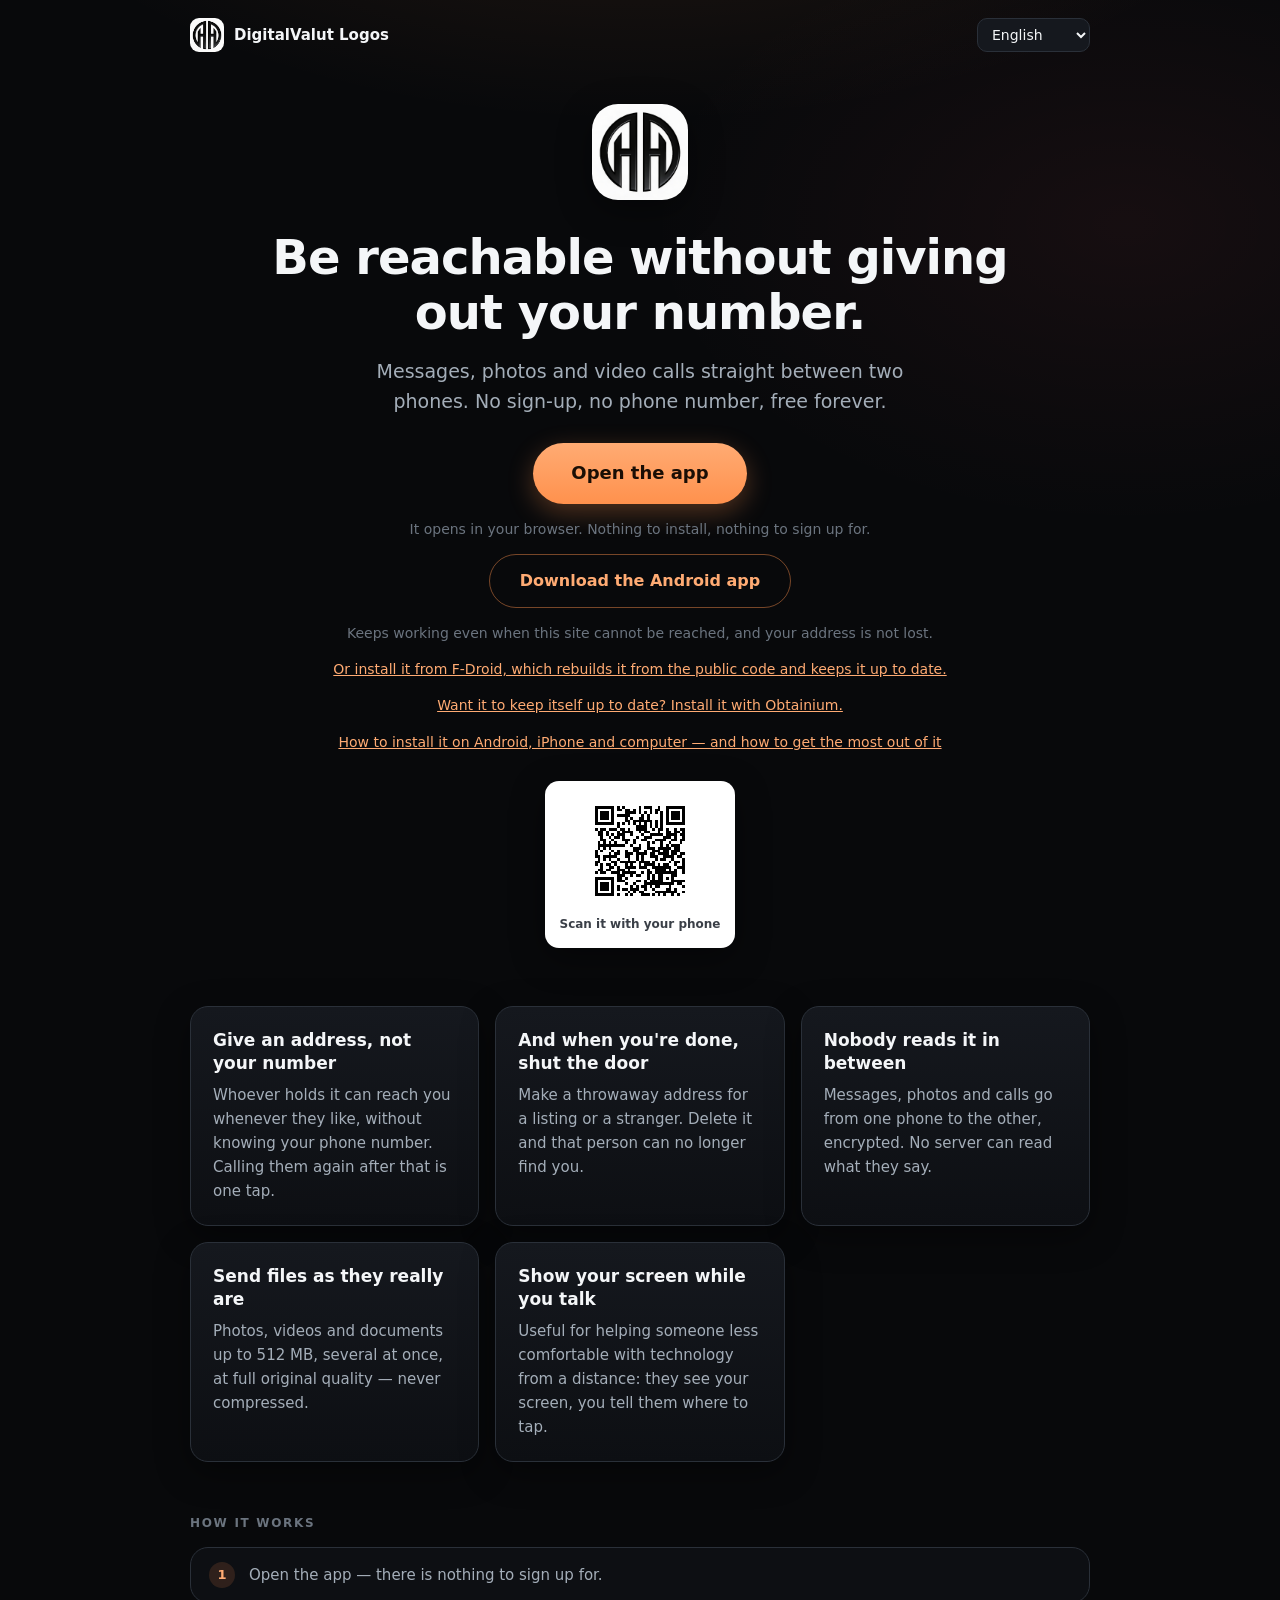
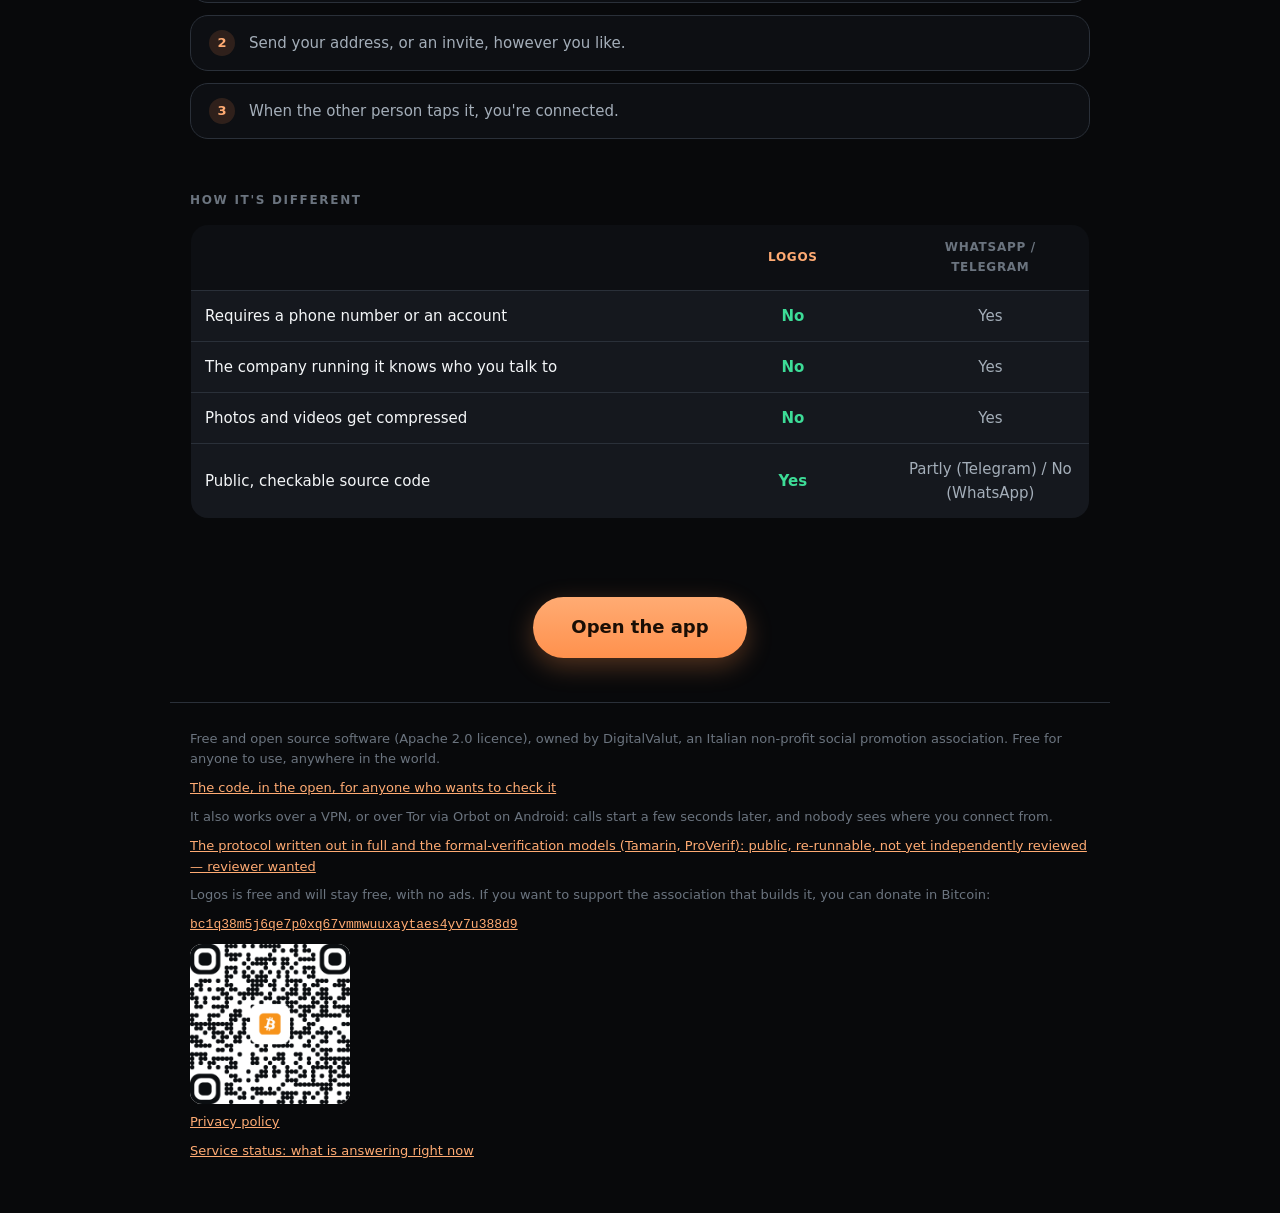
==== commit 1d402723: "Donazioni in Bitcoin: indirizzo dell'associazione sul sito, nel README e in funding.json Logos e' gr" ====
--- a/index.html
+++ b/index.html
@@ -172,6 +172,14 @@
   <p><a href="https://github.com/digitalvalut/logos-protocol" data-i18n="foot.code">Il codice, in chiaro, per chiunque voglia controllarlo</a></p>
   <p data-i18n="foot.vpn">Funziona anche con una VPN, o con Tor tramite Orbot su Android: le chiamate partono qualche secondo più tardi, e nessuno vede da dove ti colleghi.</p>
   <p><a href="https://github.com/digitalvalut/logos-protocol/tree/main/prova-formale" data-i18n="foot.formal">Il protocollo scritto per intero e i modelli di verifica formale (Tamarin, ProVerif): pubblici, rieseguibili, non ancora revisionati da terzi — cercasi revisore</a></p>
+  <!-- AGGIUNTO L'8 NOV 2026. L'indirizzo e' dell'associazione; e' scritto per
+       intero, senza traduzione, perche' un indirizzo copiato male e' denaro
+       perso per sempre (un test controlla che sia uguale ovunque e valido). Il
+       link bitcoin: apre il portafoglio sul telefono, il QR serve a chi dona da
+       un altro dispositivo. -->
+  <p data-i18n="foot.donate">Logos è gratis e lo resterà, senza pubblicità. Se vuoi sostenere l'associazione che lo sviluppa, puoi donare in Bitcoin:</p>
+  <p class="donate"><a href="bitcoin:bc1q38m5j6qe7p0xq67vmmwuuxaytaes4yv7u388d9"><code>bc1q38m5j6qe7p0xq67vmmwuuxaytaes4yv7u388d9</code></a></p>
+  <p class="donate"><img src="media/dona-bitcoin.png" width="160" height="160" alt="Bitcoin: bc1q38m5j6qe7p0xq67vmmwuuxaytaes4yv7u388d9"></p>
   <p><a href="privacy.html" data-i18n="foot.privacy">Informativa sulla privacy</a></p>
   <p><a href="stato.html" data-i18n="foot.stato">Stato del servizio: cosa risponde adesso</a></p>
 </footer>
--- a/index.css
+++ b/index.css
@@ -137,6 +137,8 @@
   border-top:1px solid var(--line);color:var(--faint);font-size:0.8125rem}
 footer p{margin:0 0 8px}
 footer a{color:var(--accent2)}
+footer .donate code{word-break:break-all}
+footer .donate img{display:block;max-width:160px;height:auto;border-radius:12px;background:#fff}
 
 @media(prefers-reduced-motion:reduce){
   .cta{transition:none}
